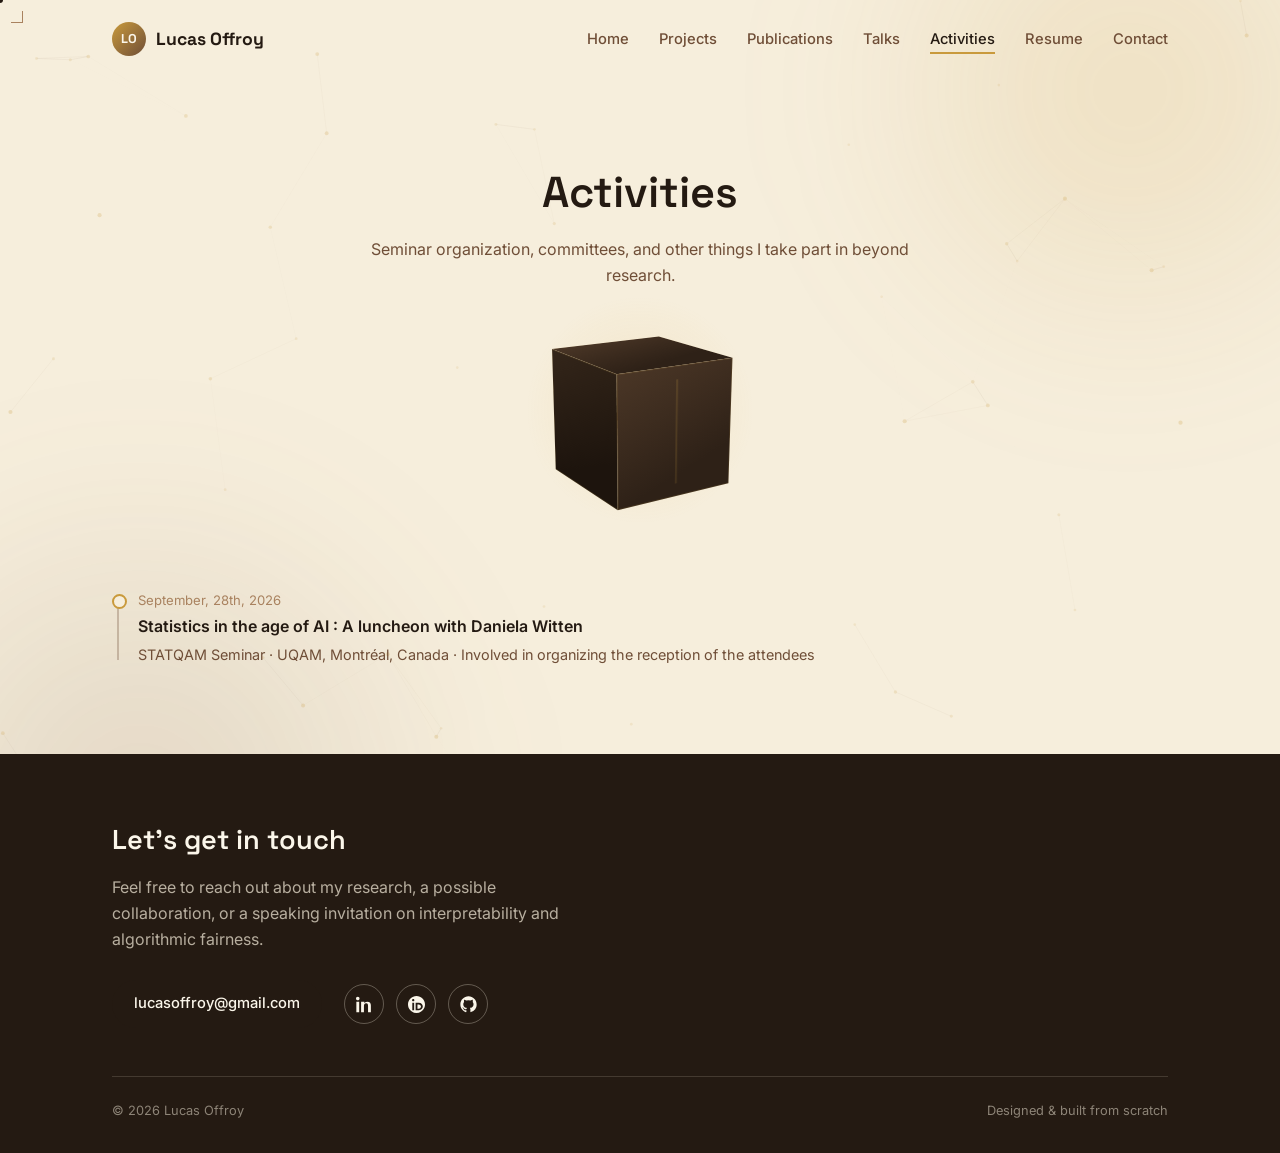
==== activities.html @ a233c9a5 "fix" ====
<!DOCTYPE html>
<html lang="en">
<head>
<meta charset="UTF-8">
<meta name="viewport" content="width=device-width, initial-scale=1.0">
<title>Activities — Lucas Offroy</title>
<meta name="description" content="Activities by Lucas Offroy — seminar organization, committees and outreach.">
<link rel="preconnect" href="https://fonts.googleapis.com">
<link rel="preconnect" href="https://fonts.gstatic.com" crossorigin>
<link href="https://fonts.googleapis.com/css2?family=Space+Grotesk:wght@400;500;600;700&family=Inter:wght@400;500;600&display=swap" rel="stylesheet">
<link rel="stylesheet" href="style.css">
</head>
<body>

<div id="cursor-dot"></div>
<div id="cursor-trail-1"></div>
<div id="cursor-trail-2"></div>
<div id="cursor-frame">
  <div class="frame-inner">
    <span class="corner tl"></span>
    <span class="corner tr"></span>
    <span class="corner bl"></span>
    <span class="corner br"></span>
  </div>
</div>
<canvas id="constellation"></canvas>

<header>
  <nav class="wrap">
    <a href="index.html" class="logo">
      <span class="logo-mark">LO</span>
      Lucas Offroy
    </a>
    <ul class="nav-links" id="navLinks">
      <li><a href="index.html">Home</a></li>
      <li><a href="projects.html">Projects</a></li>
      <li><a href="publications.html">Publications</a></li>
      <li><a href="talks.html">Talks</a></li>
      <li><a href="activities.html">Activities</a></li>
      <li><a href="resume.html">Resume</a></li>
      <li><a href="#contact">Contact</a></li>
    </ul>
    <button class="nav-toggle" id="navToggle" aria-label="Open menu">
      <span></span><span></span><span></span>
    </button>
  </nav>
</header>

<!-- ===================== PAGE INTRO ===================== -->
<section class="page-intro wrap">
  <h1 class="page-title">Activities</h1>
  <p class="page-subtitle">Seminar organization, committees, and other things I take part in beyond research.</p>

  <div class="bb-wrap">
    <div class="bb-stage" id="blackbox" role="button" tabindex="0" aria-expanded="false"
         aria-label="Open the black box to see what's coming up">
      <div class="bb-glow"></div>
      <div class="bb-cube">
        <div class="bb-face bb-front"></div>
        <div class="bb-face bb-right"></div>
        <div class="bb-face bb-left"></div>
        <div class="bb-face bb-lid"></div>
      </div>
      <div class="bb-reveal">
        <div class="bb-teaser-label">Coming up</div>
        <div class="bb-teaser-title">Statistics in the age of AI : A luncheon with Daniela Witten</div>
        <div class="bb-teaser-sub">Involved in organizing the reception of the attendees.</div>
      </div>
    </div>
  </div>
</section>

<!-- ===================== ACTIVITIES ===================== -->

<section class="section" id="activities">
  <div class="wrap">
    <div class="timeline">
      <div class="timeline-item">
        <div class="timeline-date">September, 28th, 2026</div>
        <div class="timeline-title">Statistics in the age of AI : A luncheon with Daniela Witten</div>
        <div class="timeline-place">STATQAM Seminar · UQAM, Montréal, Canada · Involved in organizing the reception of the attendees</div>
      </div>
    </div>
  </div>
</section>

<!-- ===================== CONTACT / FOOTER ===================== -->
<footer id="contact">
  <div class="wrap">
    <h2>Let's get in touch</h2>
    <p>Feel free to reach out about my research, a possible collaboration, or a speaking invitation on interpretability and algorithmic fairness.</p>
    <div class="cta-row">
      <a href="mailto:lucasoffroy@gmail.com" class="btn">lucasoffroy@gmail.com</a>
      <div class="social-row">
        <a href="https://www.linkedin.com/in/lucas-offroy-559226217/" target="_blank" rel="noopener" aria-label="LinkedIn">
          <svg viewBox="0 0 24 24"><path d="M4.98 3.5C4.98 4.88 3.94 6 2.5 6S0 4.88 0 3.5 1.06 1 2.5 1 4.98 2.12 4.98 3.5zM.5 8h4V23h-4V8zm7.5 0h3.8v2.05h.05c.53-1 1.83-2.05 3.77-2.05C19.9 8 21 10.1 21 13.4V23h-4v-8.2c0-1.95-.03-4.45-2.7-4.45-2.7 0-3.1 2.1-3.1 4.3V23h-4V8z"/></svg>
        </a>
        <a href="https://orcid.org/0009-0003-3294-0937" target="_blank" rel="noopener" aria-label="ORCID">
          <svg viewBox="0 0 24 24"><path d="M12 0C5.372 0 0 5.372 0 12s5.372 12 12 12 12-5.372 12-12S18.628 0 12 0zM7.369 4.378c.888 0 1.604.717 1.604 1.604 0 .888-.716 1.605-1.604 1.605-.887 0-1.604-.717-1.604-1.605 0-.887.717-1.604 1.604-1.604zm-1.29 5.297h2.58v10.335h-2.58V9.675zm4.694 0h4.276c4.11 0 5.837 2.938 5.837 5.176 0 2.431-1.905 5.159-5.837 5.159h-4.276V9.675zm2.582 2.269v6.026h1.6c2.294 0 3.336-1.617 3.336-3.021 0-1.635-1.226-3.005-3.336-3.005h-1.6z"/></svg>
        </a>
        <a href="https://github.com/Weakskunk/" target="_blank" rel="noopener" aria-label="GitHub">
          <svg viewBox="0 0 24 24"><path d="M12 .5C5.73.5.5 5.74.5 12.02c0 5.02 3.26 9.28 7.78 10.78.57.1.78-.25.78-.55v-2.15c-3.16.69-3.83-1.36-3.83-1.36-.52-1.32-1.26-1.67-1.26-1.67-1.03-.7.08-.69.08-.69 1.14.08 1.74 1.17 1.74 1.17 1.01 1.74 2.65 1.24 3.3.95.1-.73.4-1.24.72-1.53-2.52-.29-5.17-1.26-5.17-5.6 0-1.24.44-2.25 1.16-3.04-.12-.29-.5-1.44.11-3 0 0 .95-.3 3.12 1.16a10.8 10.8 0 015.68 0c2.17-1.46 3.12-1.16 3.12-1.16.61 1.56.23 2.71.11 3 .72.79 1.16 1.8 1.16 3.04 0 4.35-2.66 5.31-5.19 5.59.41.35.77 1.04.77 2.11v3.13c0 .3.21.66.79.55A10.53 10.53 0 0023.5 12c0-6.28-5.23-11.5-11.5-11.5z"/></svg>
        </a>
      </div>
    </div>
    <div class="footer-bottom">
      <span>© 2026 Lucas Offroy</span>
      <span>Designed &amp; built from scratch</span>
    </div>
  </div>
</footer>

<script src="script.js"></script>
</body>
</html>
---- style.css ----
/* =====================================================================
   Lucas Offroy — shared stylesheet (used by every page)
   ===================================================================== */

:root{
  --cream:        #F6EEDC;
  --cream-soft:   #FBF6EA;
  --ink:          #241A12;
  --brown:        #6F4E37;
  --brown-soft:   #A9825F;
  --gold:         #C99A3C;
  --gold-bright:  #E4B54A;

  --font-display: 'Space Grotesk', sans-serif;
  --font-body:    'Inter', sans-serif;

  --max-w: 1120px;
  --radius-organic: 42% 58% 61% 39% / 45% 41% 59% 55%;
}

*{ box-sizing: border-box; margin:0; padding:0; }

html{ scroll-behavior: smooth; }

/* ---------- Futuristic ambient background (no grid) ---------- */
body{
  position: relative;
  background: var(--cream);
  color: var(--ink);
  font-family: var(--font-body);
  line-height: 1.6;
  overflow-x: hidden;
}
body::before, body::after{
  content:'';
  position: fixed;
  z-index: -1;
  border-radius: 50%;
  pointer-events: none;
  filter: blur(70px);
}
body::before{
  width: 620px; height: 620px;
  top: -220px; right: -160px;
  background: radial-gradient(circle, rgba(201,154,60,0.18) 0%, rgba(201,154,60,0) 70%);
}
body::after{
  width: 720px; height: 720px;
  bottom: -260px; left: -220px;
  background: radial-gradient(circle, rgba(111,78,55,0.15) 0%, rgba(111,78,55,0) 70%);
}

body.has-custom-cursor, body.has-custom-cursor a, body.has-custom-cursor button{
  cursor: none;
}

::selection{ background: var(--gold); color: var(--ink); }

a{ color: inherit; text-decoration: none; }

img{ max-width: 100%; display: block; }

:focus-visible{
  outline: 2px solid var(--gold-bright);
  outline-offset: 3px;
}

section{ scroll-margin-top: 84px; }

.wrap{
  max-width: var(--max-w);
  margin: 0 auto;
  padding: 0 32px;
}

h1,h2,h3{ font-family: var(--font-display); font-weight: 600; color: var(--ink); }

h2.section-title{
  font-size: clamp(1.7rem, 3vw, 2.3rem);
  margin-bottom: 40px;
  display: flex;
  align-items: baseline;
  gap: 14px;
}
h2.section-title .dot{
  width: 10px; height: 10px; border-radius: 50%;
  background: var(--gold);
  flex-shrink: 0;
}

/* ---------- Custom cursor: detection-frame style ---------- */
#cursor-dot{
  position: fixed; top:0; left:0;
  width: 6px; height:6px; border-radius: 50%;
  background: var(--ink);
  pointer-events: none; z-index: 9999;
  transform: translate(-50%,-50%);
}
#cursor-trail-1, #cursor-trail-2{
  position: fixed; top:0; left:0;
  border-radius: 50%;
  background: var(--gold);
  pointer-events: none; z-index: 9997;
  transform: translate(-50%,-50%);
}
#cursor-trail-1{ width:4px; height:4px; opacity:0.5; }
#cursor-trail-2{ width:3px; height:3px; opacity:0.28; }

#cursor-frame{
  position: fixed; top:0; left:0;
  width:0; height:0;
  pointer-events: none; z-index: 9998;
}
.frame-inner{
  position:absolute; top:0; left:0;
  width:46px; height:46px;
  transform: translate(-50%,-50%) rotate(0deg);
  animation: cursor-spin 9s linear infinite;
  transition: width .22s ease, height .22s ease;
}
#cursor-frame.locked .frame-inner{
  width:32px; height:32px;
  animation-play-state: paused;
}
@keyframes cursor-spin{
  from{ transform: translate(-50%,-50%) rotate(0deg); }
  to{ transform: translate(-50%,-50%) rotate(360deg); }
}
.corner{
  position:absolute; width:12px; height:12px;
  border: 0 solid var(--brown-soft);
  transition: border-color .2s ease;
}
#cursor-frame.locked .corner{ border-color: var(--gold); }
.corner.tl{ top:0; left:0; border-top-width:1.5px; border-left-width:1.5px; }
.corner.tr{ top:0; right:0; border-top-width:1.5px; border-right-width:1.5px; }
.corner.bl{ bottom:0; left:0; border-bottom-width:1.5px; border-left-width:1.5px; }
.corner.br{ bottom:0; right:0; border-bottom-width:1.5px; border-right-width:1.5px; }

/* ---------- Constellation background ---------- */
#constellation{
  position: fixed;
  inset: 0;
  z-index: 0;
  opacity: 0.35;
}

/* ---------- Navigation ---------- */
header{
  position: fixed;
  top:0; left:0; right:0;
  z-index: 100;
  padding: 22px 0;
  transition: padding .25s ease, background .25s ease, box-shadow .25s ease;
}
header.scrolled{
  padding: 14px 0;
  background: rgba(246,238,220,0.82);
  backdrop-filter: blur(10px);
  box-shadow: 0 1px 0 rgba(36,26,18,0.08);
}
nav.wrap{
  display:flex; align-items:center; justify-content:space-between;
}
.logo{
  font-family: var(--font-display);
  font-weight: 700;
  font-size: 1.1rem;
  display:flex; align-items:center; gap:10px;
}
.logo-mark{
  width: 34px; height:34px; border-radius: 50%;
  background: linear-gradient(135deg, var(--gold), var(--brown));
  color: var(--cream-soft);
  display:flex; align-items:center; justify-content:center;
  font-size: 0.8rem;
}
.nav-links{
  display:flex; gap: 30px; list-style:none;
}
.nav-links a{
  position: relative;
  font-size: 0.92rem;
  font-weight: 500;
  color: var(--brown);
  padding: 4px 0;
}
.nav-links a::after{
  content:'';
  position:absolute; left:0; bottom:-2px;
  width:0; height:2px; background: var(--gold);
  transition: width .25s ease;
}
.nav-links a.active, .nav-links a:hover{ color: var(--ink); }
.nav-links a.active::after{ width: 100%; }

.nav-toggle{
  display:none;
  flex-direction:column; gap:5px;
  background:none; border:none;
}
.nav-toggle span{ width:22px; height:2px; background: var(--ink); }

/* ---------- Hero (home page) ---------- */
.hero{
  position:relative; z-index:1;
  padding: 168px 0 96px;
  display:grid;
  grid-template-columns: 1.05fr 0.95fr;
  gap: 56px;
  align-items:center;
}
.hero-text{ opacity:0; transform: translateY(16px); transition: opacity .7s ease, transform .7s ease; }
.hero-photo{ opacity:0; transform: translateY(16px); transition: opacity .7s ease .12s, transform .7s ease .12s; }
.hero-news{ opacity:0; transform: translateY(16px); transition: opacity .7s ease .24s, transform .7s ease .24s; }
body.loaded .hero-text, body.loaded .hero-photo, body.loaded .hero-news{
  opacity:1; transform:none;
}

.eyebrow-role{
  font-size: 0.95rem; color: var(--brown); font-weight: 500; margin-bottom: 14px;
}
.hero h1{
  font-size: clamp(2.3rem, 5vw, 3.4rem);
  line-height: 1.08;
  margin-bottom: 20px;
}
.hero h1 span{ color: var(--gold); }

.bb-quote{
  font-family: var(--font-display);
  font-style: italic;
  color: var(--brown);
  font-size: 0.95rem;
  text-align: center;
  margin: 6px 0 26px;
}

.equation{
  font-family: var(--font-display);
  font-size: 1rem;
  letter-spacing: 0.2px;
}
.sum-stack{
  display:inline-flex; flex-direction:column; align-items:center;
  vertical-align:middle; margin: 0 8px; line-height:1;
}
.sum-symbol{ font-size:1.5em; line-height:0.7; }
.sum-sub{ font-size:0.4em; margin-top:4px; letter-spacing:0.4px; }

/* ---------- Interactive black box: real 3D cube, lid + sides open ---------- */
.bb-wrap{
  width: 100%;
  margin: 22px 0 8px;
  display:flex; flex-direction:column; align-items:center;
}
.bb-stage{
  position: relative;
  width: 200px; height: 200px;
  perspective: 800px;
  cursor: pointer;
}
body.has-custom-cursor .bb-stage{ cursor: none; }

.bb-glow{
  position:absolute; inset:-24px; z-index:0;
  border-radius: 50%;
  background: radial-gradient(circle, rgba(228,181,74,0.55) 0%, rgba(228,181,74,0) 65%);
  opacity: 0.25;
  transition: opacity .4s ease;
  pointer-events:none;
}
.bb-stage:hover .bb-glow, .bb-stage.open .bb-glow{ opacity: 0.8; }

.bb-cube{
  position:absolute; inset:0; margin:auto; z-index:1;
  width:128px; height:128px;
  transform-style: preserve-3d;
  transform: translateY(6px) rotateX(-16deg) rotateY(32deg);
}
.bb-face{
  position:absolute; width:128px; height:128px;
  box-shadow: inset 0 0 0 1px rgba(228,181,74,0.12);
  backface-visibility: hidden;
  transition: transform .6s cubic-bezier(.65,0,.35,1), opacity .5s ease .12s;
}
.bb-front{
  background: linear-gradient(160deg, #4A3626 0%, #2E2117 75%);
  transform: translateZ(64px);
}
.bb-front::after{
  /* center groove, lights up on hover */
  content:'';
  position:absolute; top:10%; bottom:10%; left:50%; width:1.5px;
  transform: translateX(-50%);
  background: linear-gradient(var(--gold-bright), var(--gold));
  opacity: 0.16;
  transition: opacity .3s ease, box-shadow .3s ease;
}
.bb-stage:hover .bb-front::after{
  opacity: 0.95;
  box-shadow: 0 0 10px 1.5px rgba(228,181,74,0.65);
}
.bb-right{
  background: linear-gradient(160deg, #34261A 0%, #1D140D 75%);
  transform: rotateY(90deg) translateZ(64px);
}
.bb-left{
  background: linear-gradient(160deg, #34261A 0%, #1D140D 75%);
  transform: rotateY(-90deg) translateZ(64px);
}
.bb-lid{
  background: linear-gradient(160deg, #4A3626 0%, #2E2117 75%);
  transform: rotateX(90deg) translateZ(64px);
}

/* hover: the three visible faces ease apart slightly */
.bb-stage:hover:not(.open) .bb-front{ transform: translateZ(76px); }
.bb-stage:hover:not(.open) .bb-right{ transform: rotateY(90deg) translateZ(76px); }
.bb-stage:hover:not(.open) .bb-left{ transform: rotateY(-90deg) translateZ(76px); }
.bb-stage:hover:not(.open) .bb-lid{ transform: rotateX(90deg) translateZ(82px); }

/* open: the three visible faces fly off and fade out completely */
.bb-stage.open .bb-front{ transform: translateZ(210px); opacity:0; }
.bb-stage.open .bb-right{ transform: rotateY(90deg) translateZ(210px); opacity:0; }
.bb-stage.open .bb-left{ transform: rotateY(-90deg) translateZ(210px); opacity:0; }
.bb-stage.open .bb-lid{ transform: rotateX(90deg) translateZ(260px); opacity:0; }

.bb-reveal{
  position:absolute; inset:0; z-index:2;
  display:flex; flex-direction:column; align-items:center; justify-content:center;
  text-align:center; padding: 10px;
  opacity:0; transform: scale(0.85);
  transition: opacity .5s ease .2s, transform .5s ease .2s;
  pointer-events:none;
}
.bb-stage.open .bb-reveal{ opacity:1; transform: scale(1); }

.bb-reveal .equation{ color: var(--ink); font-size: 0.82rem; line-height:1.35; }
.bb-reveal .equation-caption{ color: var(--brown); margin-top: 7px; font-size: 0.6rem; }

.bb-teaser-label{
  font-family: var(--font-display); font-weight:600; font-size:0.62rem;
  letter-spacing:0.6px; text-transform:uppercase; color: var(--gold);
  margin-bottom: 7px;
}
.bb-teaser-title{ color: var(--ink); font-size: 0.78rem; font-weight:600; line-height:1.35; }
.bb-teaser-sub{ color: var(--brown); font-size: 0.68rem; margin-top: 6px; }

.bb-progress{ width:100%; max-width:160px; }
.bb-progress-label{ font-family:var(--font-display); font-weight:600; font-size:0.68rem; color:var(--ink); margin-bottom:9px; }
.bb-progress-track{ width:100%; height:6px; border-radius:4px; background:rgba(111,78,55,0.18); overflow:hidden; }
.bb-progress-fill{ height:100%; width:0%; background: linear-gradient(90deg, var(--gold), var(--gold-bright)); transition: width 1.1s ease .1s; }
.bb-progress-pct{ margin-top:9px; font-size:0.78rem; font-weight:600; color:var(--ink); }
.bb-progress-range{ display:flex; justify-content:space-between; margin-top:6px; font-size:0.6rem; color:var(--brown-soft); width:100%; }

.hero p.bio{
  max-width: 56ch;
  color: var(--brown);
  font-size: 1.04rem;
  margin-bottom: 28px;
}
.hero p.bio strong{ color: var(--ink); font-weight: 600; }

.cta-row{ display:flex; align-items:center; gap: 22px; flex-wrap:wrap; }
.btn{
  display:inline-flex; align-items:center; gap:8px;
  background: var(--ink); color: var(--cream-soft);
  padding: 12px 22px; border-radius: 30px;
  font-size: 0.92rem; font-weight:500;
  transition: background .2s ease, transform .2s ease;
  border: none;
}
.btn:hover{ background: var(--brown); transform: translateY(-2px); }

.social-row{ display:flex; gap: 12px; }
.social-row a{
  width: 40px; height:40px; border-radius: 50%;
  border: 1px solid var(--brown-soft);
  display:flex; align-items:center; justify-content:center;
  transition: border-color .2s ease, background .2s ease, transform .2s ease;
}
.social-row a:hover{
  border-color: var(--gold); background: rgba(201,154,60,0.12);
  transform: translateY(-2px);
}
.social-row svg{ width:17px; height:17px; fill: var(--ink); }

.hero-photo{ position:relative; display:flex; justify-content:center; }
.avatar-wrap{ position:relative; z-index:0; width:min(340px,80%); }
.avatar{
  width: 100%;
  aspect-ratio: 1;
  border-radius: var(--radius-organic);
  background: linear-gradient(150deg, var(--gold-bright), var(--brown) 120%);
  display:flex; align-items:center; justify-content:center;
  font-family: var(--font-display);
  font-size: 4rem; color: var(--cream-soft);
  position: relative;
}
.avatar::before{
  content:'';
  position:absolute; inset:-14px;
  border-radius: var(--radius-organic);
  border: 1.5px solid var(--gold);
  opacity: 0.55;
}
.avatar-photo{
  position:absolute; inset:0; z-index:1;
  width:100%; height:100%;
  object-fit: cover;
  border-radius: var(--radius-organic);
}
.avatar-node{
  position:absolute; width:10px; height:10px; border-radius:50%;
  background: var(--gold);
  z-index: 2;
}
.avatar-node.n1{ top: 6%; right: 10%; }
.avatar-node.n2{ bottom: 12%; left: 2%; }
.avatar-node.n3{ top: 46%; right: -2%; width:6px; height:6px; }

.orbit{
  position:absolute; top:50%; left:50%; z-index:3;
  width:0; height:0;
  animation: orbit-spin 34s linear infinite;
}
.concept-chip{
  position:absolute; top:0; left:0;
  background: var(--cream-soft);
  border: 1px solid var(--gold);
  color: var(--brown);
  font-family: var(--font-display);
  font-size: 0.7rem;
  font-weight:600;
  padding: 6px 13px;
  border-radius: 20px;
  box-shadow: 0 6px 16px rgba(36,26,18,0.09);
  white-space: nowrap;
  transform: translate(-50%,-50%) translateX(190px);
  animation: orbit-counter 34s linear infinite;
}
@keyframes orbit-spin{
  from{ transform: rotate(0deg); }
  to{ transform: rotate(360deg); }
}
@keyframes orbit-counter{
  from{ transform: translate(-50%,-50%) translateX(190px) rotate(0deg); }
  to{ transform: translate(-50%,-50%) translateX(190px) rotate(-360deg); }
}

.hero-news{
  margin-top: 72px;
  grid-column: 1 / -1;
  border-top: 1px solid rgba(111,78,55,0.25);
  padding-top: 26px;
  display:grid;
  grid-template-columns: repeat(auto-fit, minmax(230px,1fr));
  gap: 20px;
}
.news-label{
  font-family: var(--font-display); font-weight:600; font-size:0.95rem;
  grid-column: 1 / -1; margin-bottom: 2px;
}
.news-item{
  border-left: 2px solid var(--gold);
  padding-left: 14px;
}
.news-date{ font-size: 0.78rem; color: var(--brown-soft); }
.news-text{ font-size: 0.92rem; margin-top: 2px; }

/* ---------- Page intro (every non-home page) ---------- */
.page-intro{
  position:relative; z-index:1;
  padding: 158px 0 8px;
  text-align:center;
  opacity:0; transform: translateY(16px);
  transition: opacity .7s ease, transform .7s ease;
}
body.loaded .page-intro{ opacity:1; transform:none; }
.page-title{
  font-size: clamp(2rem, 4vw, 2.7rem);
  margin-bottom: 10px;
}
.page-subtitle{
  color: var(--brown);
  font-size: 1rem;
  max-width: 60ch;
  margin: 0 auto;
}

/* ---------- Generic sections ---------- */
.section{ position:relative; z-index:1; padding: 64px 0 88px; }
.section.alt{ background: var(--cream-soft); }

/* ---------- Projects ---------- */
.projects-grid{
  display:grid;
  grid-template-columns: repeat(auto-fit, minmax(280px,1fr));
  gap: 26px;
}
.project-card{
  background: var(--cream-soft);
  border: 1px solid rgba(111,78,55,0.18);
  border-radius: 26px 10px 26px 10px;
  padding: 28px;
  transition: transform .25s ease, border-color .25s ease;
}
.project-card:hover{ transform: translateY(-5px); border-color: var(--gold); }
.project-card h3{ font-size: 1.15rem; margin-bottom: 10px; }
.project-card p{ color: var(--brown); font-size: 0.94rem; margin-bottom: 16px; }
.tag-row{ display:flex; flex-wrap:wrap; gap:8px; margin-bottom: 16px; }
.tag{
  font-size: 0.75rem; padding: 4px 11px; border-radius: 20px;
  background: rgba(201,154,60,0.15); color: var(--brown);
}
.project-card a.link{
  font-size: 0.88rem; font-weight:600; color: var(--ink);
  border-bottom: 1.5px solid var(--gold);
  padding-bottom: 1px;
}

/* ---------- Publications ---------- */
.pub-list{ display:flex; flex-direction:column; gap: 22px; }
.pub-item{
  border-left: 2px solid var(--brown-soft);
  padding: 4px 0 4px 20px;
  transition: border-color .2s ease;
}
.pub-item:hover{ border-color: var(--gold); }
.pub-item .pub-title{ font-weight:600; font-size: 1rem; margin-bottom: 4px; }
.pub-item .pub-meta{ font-size: 0.88rem; color: var(--brown); margin-bottom: 8px; }
.pub-links{ display:flex; gap:16px; }
.pub-links a{ font-size: 0.82rem; font-weight:600; color: var(--gold); }
.pub-links a:hover{ color: var(--ink); }

.bibtex-box{
  position:relative;
  margin-top: 14px;
  background: var(--ink);
  border-radius: 10px;
  padding: 16px 44px 16px 16px;
}
.bibtex-code{
  display:block;
  font-family: 'SFMono-Regular', Consolas, 'Liberation Mono', Menlo, monospace;
  font-size: 0.76rem;
  line-height: 1.6;
  color: var(--cream-soft);
  white-space: pre-wrap;
  word-break: break-word;
}
.bibtex-copy{
  position:absolute; top:12px; right:12px;
  background: rgba(246,238,220,0.1);
  border: 1px solid rgba(246,238,220,0.25);
  color: var(--cream-soft);
  font-family: var(--font-body);
  font-size: 0.7rem; font-weight:600;
  padding: 5px 11px; border-radius: 6px;
  transition: background .2s ease, border-color .2s ease, color .2s ease;
}
.bibtex-copy:hover{ background: rgba(228,181,74,0.2); border-color: var(--gold-bright); }
.bibtex-copy.copied{ background: var(--gold); border-color: var(--gold); color: var(--ink); }

/* ---------- Talks (timeline) ---------- */
.timeline{
  position:relative;
  padding-left: 26px;
}
.timeline::before{
  content:'';
  position:absolute; left:5px; top:6px; bottom:6px;
  width:1.5px; background: rgba(111,78,55,0.3);
}
.timeline-item{ position:relative; padding-bottom: 34px; }
.timeline-item:last-child{ padding-bottom:0; }
.timeline-item::before{
  content:'';
  position:absolute; left:-26px; top:4px;
  width:11px; height:11px; border-radius:50%;
  background: var(--cream); border: 2px solid var(--gold);
}
.timeline-date{ font-size: 0.82rem; color: var(--brown-soft); margin-bottom: 3px; }
.timeline-title{ font-weight:600; margin-bottom: 3px; }
.timeline-place{ font-size: 0.9rem; color: var(--brown); }

/* ---------- Activities: small mixed list ---------- */
.mini-list{
  list-style:none;
  display:flex; flex-direction:column; gap:16px;
  max-width: 680px;
  margin: 0 auto;
}
.mini-list li{
  border-left: 2px solid var(--gold);
  padding-left: 16px;
  font-size: 0.96rem;
  color: var(--brown);
  text-align:left;
}
.mini-list li strong{ color: var(--ink); }

/* ---------- Empty state ---------- */
.empty-state{
  color: var(--brown-soft);
  font-size: 0.96rem;
}

/* ---------- Resume ---------- */
.activities-grid{
  display:grid;
  grid-template-columns: repeat(auto-fit, minmax(240px,1fr));
  gap: 30px;
}
.activity-group h3{
  font-size: 1rem; margin-bottom: 14px;
  display:flex; align-items:center; gap:8px;
}
.activity-group h3::before{
  content:''; width:7px; height:7px; border-radius:50%; background: var(--gold);
}
.activity-group ul{ list-style:none; display:flex; flex-direction:column; gap:10px; }
.activity-group li{ font-size: 0.92rem; color: var(--brown); padding-left: 0; }
.activity-group li strong{ color: var(--ink); }

/* ---------- Footer / Contact ---------- */
footer{
  position:relative; z-index:1;
  background: var(--ink); color: var(--cream-soft);
  padding: 64px 0 32px;
}
footer h2{ color: var(--cream-soft); font-size: 1.7rem; margin-bottom: 14px; }
footer p{ color: rgba(246,238,220,0.7); max-width: 46ch; margin-bottom: 28px; }
footer .social-row a{ border-color: rgba(246,238,220,0.3); }
footer .social-row svg{ fill: var(--cream-soft); }
footer .social-row a:hover{ border-color: var(--gold-bright); }
.footer-bottom{
  margin-top: 48px; padding-top: 24px;
  border-top: 1px solid rgba(246,238,220,0.15);
  font-size: 0.8rem; color: rgba(246,238,220,0.5);
  display:flex; justify-content:space-between; flex-wrap:wrap; gap:10px;
}

/* ---------- Responsive ---------- */
@media (max-width: 880px){
  .hero{ grid-template-columns: 1fr; padding-top: 140px; }
  .hero-photo{ order:-1; }
  .orbit{ display:none; }
  .page-intro{ padding-top: 128px; }
  .nav-links{
    position: fixed; top: 64px; right: 24px;
    background: var(--cream-soft);
    flex-direction:column; gap: 4px;
    padding: 14px 20px;
    border-radius: 16px;
    box-shadow: 0 8px 24px rgba(36,26,18,0.12);
    transform: translateY(-12px); opacity:0; pointer-events:none;
    transition: all .2s ease;
  }
  .nav-links.open{ transform:none; opacity:1; pointer-events:auto; }
  .nav-links a{ padding: 8px 0; }
  .nav-toggle{ display:flex; }
}

@media (prefers-reduced-motion: reduce){
  html{ scroll-behavior:auto; }
  .hero-text, .hero-photo, .hero-news, .page-intro{ transition:none; opacity:1; transform:none; }
  .project-card, .btn{ transition:none; animation:none; }
  .orbit{ display:none; }
  .bb-face, .bb-front::after, .bb-reveal, .bb-glow{ transition:none; }
}
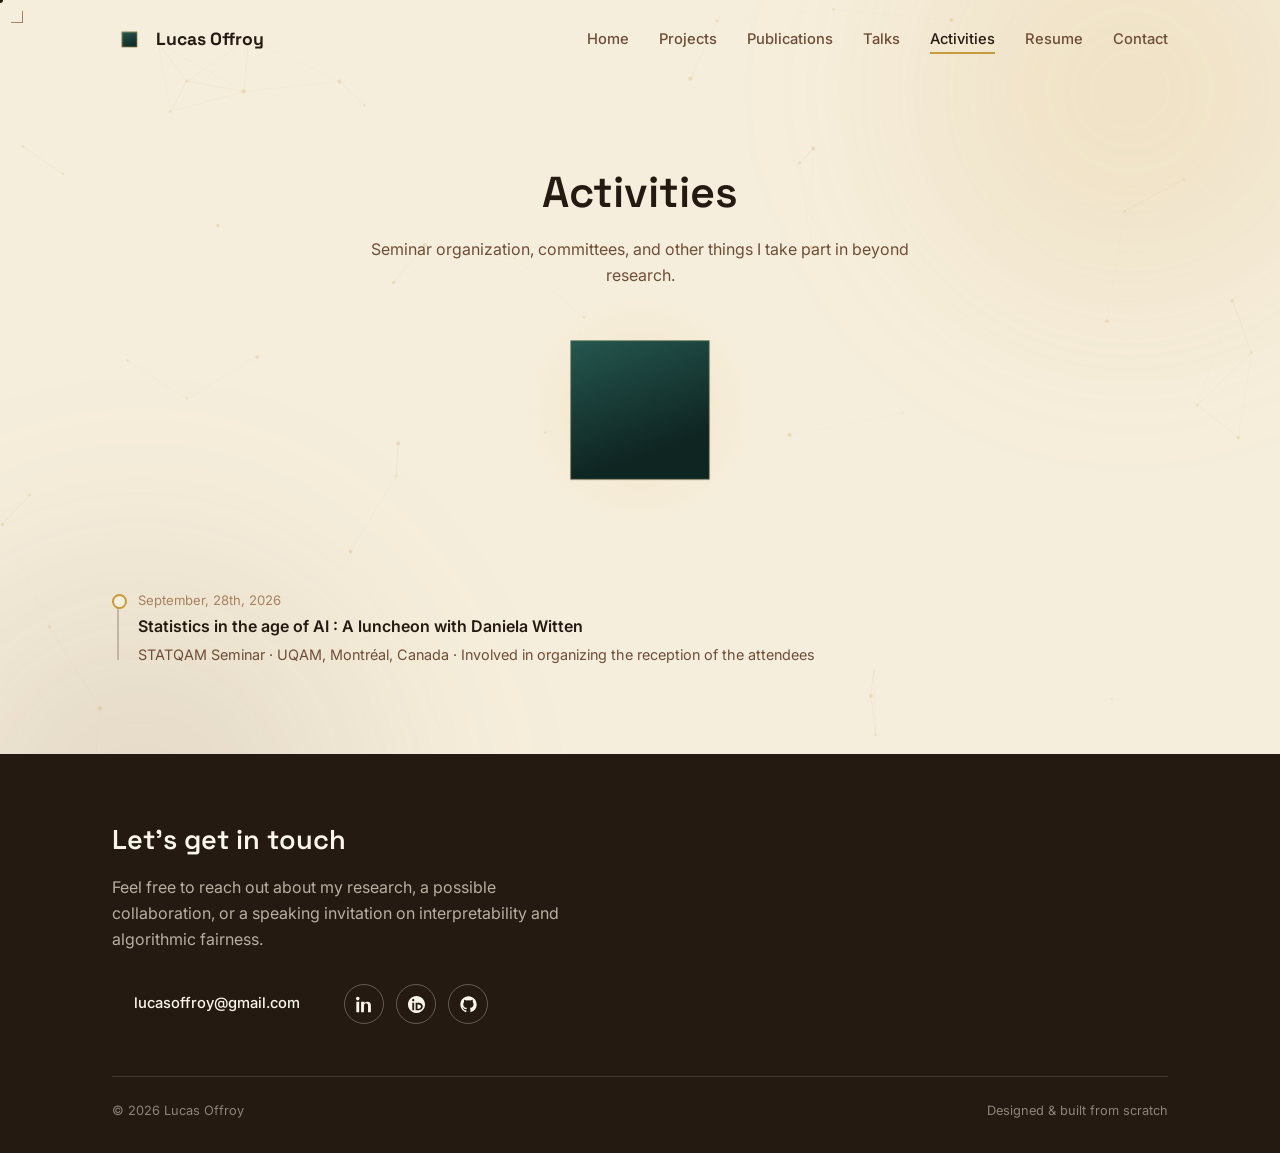
==== commit c845c83e: "Update black box with duck photo" ====
--- a/activities.html
+++ b/activities.html
@@ -28,7 +28,14 @@
 <header>
   <nav class="wrap">
     <a href="index.html" class="logo">
-      <span class="logo-mark">LO</span>
+      <span class="logo-mark" aria-hidden="true">
+        <span class="logo-cube">
+          <span class="logo-face logo-front"></span>
+          <span class="logo-face logo-right"></span>
+          <span class="logo-face logo-left"></span>
+          <span class="logo-face logo-top"></span>
+        </span>
+      </span>
       Lucas Offroy
     </a>
     <ul class="nav-links" id="navLinks">
@@ -56,15 +63,17 @@
          aria-label="Open the black box to see what's coming up">
       <div class="bb-glow"></div>
       <div class="bb-cube">
-        <div class="bb-face bb-front"></div>
-        <div class="bb-face bb-right"></div>
-        <div class="bb-face bb-left"></div>
-        <div class="bb-face bb-lid"></div>
-      </div>
+            <div class="bb-face bb-front"></div>
+            <div class="bb-face bb-right"></div>
+            <div class="bb-face bb-left"></div>
+            <div class="bb-face bb-lid"></div>
+            <div class="bb-face bb-back"></div>
+            <div class="bb-face bb-bottom"></div>
+        </div>
       <div class="bb-reveal">
         <div class="bb-teaser-label">Coming up</div>
-        <div class="bb-teaser-title">Statistics in the age of AI : A luncheon with Daniela Witten</div>
-        <div class="bb-teaser-sub">Involved in organizing the reception of the attendees.</div>
+        <div class="bb-teaser-title">TBD</div>
+        <div class="bb-teaser-sub">TBD</div>
       </div>
     </div>
   </div>
--- a/style.css
+++ b/style.css
@@ -169,12 +169,31 @@
   display:flex; align-items:center; gap:10px;
 }
 .logo-mark{
-  width: 34px; height:34px; border-radius: 50%;
-  background: linear-gradient(135deg, var(--gold), var(--brown));
-  color: var(--cream-soft);
+  width: 34px; height:34px;
   display:flex; align-items:center; justify-content:center;
-  font-size: 0.8rem;
-}
+  perspective: 120px;
+}
+.logo-cube{
+  position: relative;
+  width: 15px; height: 15px;
+  transform-style: preserve-3d;
+  animation: logo-tumble 13s linear infinite;
+}
+@keyframes logo-tumble{
+  from { transform: rotateX(-18deg) rotateY(28deg) rotate3d(-0.6,-0.5,1,0deg); }
+  to   { transform: rotateX(-18deg) rotateY(28deg) rotate3d(-0.6,-0.5,1,360deg); }
+}
+.logo-face{
+  position:absolute; width:15px; height:15px;
+  box-shadow: inset 0 0 0 1px rgba(228,181,74,0.4);
+  backface-visibility: hidden;
+}
+.logo-front, .logo-top{ background: linear-gradient(160deg, #255750 0%, #0F2522 100%); }
+.logo-right, .logo-left{ background: linear-gradient(160deg, #193531 0%, #081815 100%); }
+.logo-front{ transform: translateZ(7.5px); }
+.logo-right{ transform: rotateY(90deg) translateZ(7.5px); }
+.logo-left{ transform: rotateY(-90deg) translateZ(7.5px); }
+.logo-top{ transform: rotateX(90deg) translateZ(7.5px); }
 .nav-links{
   display:flex; gap: 30px; list-style:none;
 }
@@ -241,12 +260,57 @@
   font-size: 1rem;
   letter-spacing: 0.2px;
 }
-.sum-stack{
-  display:inline-flex; flex-direction:column; align-items:center;
-  vertical-align:middle; margin: 0 8px; line-height:1;
-}
-.sum-symbol{ font-size:1.5em; line-height:0.7; }
-.sum-sub{ font-size:0.4em; margin-top:4px; letter-spacing:0.4px; }
+
+/* small schematic shown inside the opened box: a photo goes in (drop a file
+   named duck.jpg next to index.html), inside the box three units light up,
+   and together they give the answer "duck". Static on purpose: nothing spins
+   in here. */
+.bb-netdiagram{
+  position:relative; width:180px; height:120px; margin: 0 auto 6px;
+}
+.bb-netdiagram svg{ position:absolute; inset:0; width:100%; height:100%; overflow:visible; }
+
+/* the photo frame: square, vertically centred on the diagram, its right edge
+   is where the three lines start */
+.bb-photo{
+  position:absolute; left:0; top:50%; transform: translateY(-50%);
+  width:72px; height:72px;
+  border-radius: 12px;
+  border: 2px solid var(--gold);
+  background: var(--cream-soft);
+  box-shadow: 0 6px 16px rgba(36,26,18,0.12);
+  overflow:hidden;
+}
+/* the photo is cropped to fill the square; move object-position to choose
+   what stays in frame (e.g. 50% 30% keeps more of the top of the photo) */
+.bb-photo img{
+  width:100%; height:100%; display:block;
+  object-fit:cover; object-position:50% 50%;
+}
+/* until duck.jpg is found, show a dashed placeholder instead of a broken image */
+.bb-photo:not(.is-loaded){ border-style:dashed; box-shadow:none; }
+.bb-photo:not(.is-loaded)::after{
+  content:'duck.jpg';
+  position:absolute; inset:0;
+  display:flex; align-items:center; justify-content:center;
+  font-size:0.62rem; color: var(--brown-soft);
+}
+
+.bb-netdiagram .bb-inbox{
+  fill: #0F2522; stroke: var(--gold); stroke-opacity: 0.5; stroke-width: 1;
+}
+.bb-netdiagram .bb-edge{
+  fill: none; stroke: var(--gold); stroke-width: 1.4; stroke-linecap: round;
+}
+.bb-netdiagram .bb-halo{ fill: var(--gold-bright); opacity: 0.2; }
+.bb-netdiagram .bb-lamp{
+  fill: var(--gold-bright);
+  filter: drop-shadow(0 0 2.5px rgba(228,181,74,0.9));
+}
+.bb-netdiagram .bb-label{
+  font-family: var(--font-display); font-weight:600; font-size: 12px;
+  fill: var(--ink);
+}
 
 /* ---------- Interactive black box: real 3D cube, lid + sides open ---------- */
 .bb-wrap{
@@ -276,55 +340,64 @@
   position:absolute; inset:0; margin:auto; z-index:1;
   width:128px; height:128px;
   transform-style: preserve-3d;
-  transform: translateY(6px) rotateX(-16deg) rotateY(32deg);
+  animation: bb-full-tumble 15s linear infinite;
+}
+
+@keyframes bb-full-tumble{
+  0%   { transform: translateY(6px) rotateX(0deg) rotateY(0deg) rotateZ(0deg); }
+  100% { transform: translateY(6px) rotateX(360deg) rotateY(720deg) rotateZ(360deg); }
+}
+
+.bb-stage:hover .bb-cube, .bb-stage.open .bb-cube{
+  animation-play-state: paused;
 }
 .bb-face{
   position:absolute; width:128px; height:128px;
-  box-shadow: inset 0 0 0 1px rgba(228,181,74,0.12);
+  box-shadow: inset 0 0 0 1px rgba(228,181,74,0.14);
   backface-visibility: hidden;
   transition: transform .6s cubic-bezier(.65,0,.35,1), opacity .5s ease .12s;
 }
 .bb-front{
-  background: linear-gradient(160deg, #4A3626 0%, #2E2117 75%);
+  background: linear-gradient(160deg, #255750 0%, #0F2522 75%);
   transform: translateZ(64px);
 }
-.bb-front::after{
-  /* center groove, lights up on hover */
-  content:'';
-  position:absolute; top:10%; bottom:10%; left:50%; width:1.5px;
-  transform: translateX(-50%);
-  background: linear-gradient(var(--gold-bright), var(--gold));
-  opacity: 0.16;
-  transition: opacity .3s ease, box-shadow .3s ease;
-}
-.bb-stage:hover .bb-front::after{
-  opacity: 0.95;
-  box-shadow: 0 0 10px 1.5px rgba(228,181,74,0.65);
-}
+
 .bb-right{
-  background: linear-gradient(160deg, #34261A 0%, #1D140D 75%);
+  background: linear-gradient(160deg, #193531 0%, #081815 75%);
   transform: rotateY(90deg) translateZ(64px);
 }
 .bb-left{
-  background: linear-gradient(160deg, #34261A 0%, #1D140D 75%);
+  background: linear-gradient(160deg, #193531 0%, #081815 75%);
   transform: rotateY(-90deg) translateZ(64px);
 }
 .bb-lid{
-  background: linear-gradient(160deg, #4A3626 0%, #2E2117 75%);
+  background: linear-gradient(160deg, #255750 0%, #0F2522 75%);
   transform: rotateX(90deg) translateZ(64px);
 }
-
-/* hover: the three visible faces ease apart slightly */
+.bb-back{
+  background: linear-gradient(160deg, #193531 0%, #081815 75%);
+  transform: rotateY(180deg) translateZ(64px);
+}
+.bb-bottom{
+  background: linear-gradient(160deg, #255750 0%, #0F2522 75%);
+  transform: rotateX(-90deg) translateZ(64px);
+}
+
+/* hover: the six visible faces ease apart slightly — the box "cracks" */
 .bb-stage:hover:not(.open) .bb-front{ transform: translateZ(76px); }
 .bb-stage:hover:not(.open) .bb-right{ transform: rotateY(90deg) translateZ(76px); }
 .bb-stage:hover:not(.open) .bb-left{ transform: rotateY(-90deg) translateZ(76px); }
 .bb-stage:hover:not(.open) .bb-lid{ transform: rotateX(90deg) translateZ(82px); }
-
-/* open: the three visible faces fly off and fade out completely */
+.bb-stage:hover:not(.open) .bb-back{ transform: rotateY(180deg) translateZ(76px); }
+.bb-stage:hover:not(.open) .bb-bottom{ transform: rotateX(-90deg) translateZ(82px); }
+
+/* open: the six visible faces fly off and fade out completely */
 .bb-stage.open .bb-front{ transform: translateZ(210px); opacity:0; }
 .bb-stage.open .bb-right{ transform: rotateY(90deg) translateZ(210px); opacity:0; }
 .bb-stage.open .bb-left{ transform: rotateY(-90deg) translateZ(210px); opacity:0; }
 .bb-stage.open .bb-lid{ transform: rotateX(90deg) translateZ(260px); opacity:0; }
+.bb-stage.open .bb-back{ transform: rotateY(180deg) translateZ(210px); opacity:0; }
+.bb-stage.open .bb-bottom{ transform: rotateX(-90deg) translateZ(260px); opacity:0; }
 
 .bb-reveal{
   position:absolute; inset:0; z-index:2;
@@ -669,4 +742,6 @@
   .project-card, .btn{ transition:none; animation:none; }
   .orbit{ display:none; }
   .bb-face, .bb-front::after, .bb-reveal, .bb-glow{ transition:none; }
-}
+  .bb-cube{ animation:none; transform: translateY(6px) rotateX(-16deg) rotateY(32deg); }
+  .logo-cube{ animation:none; transform: rotateX(-18deg) rotateY(28deg); }
+}
